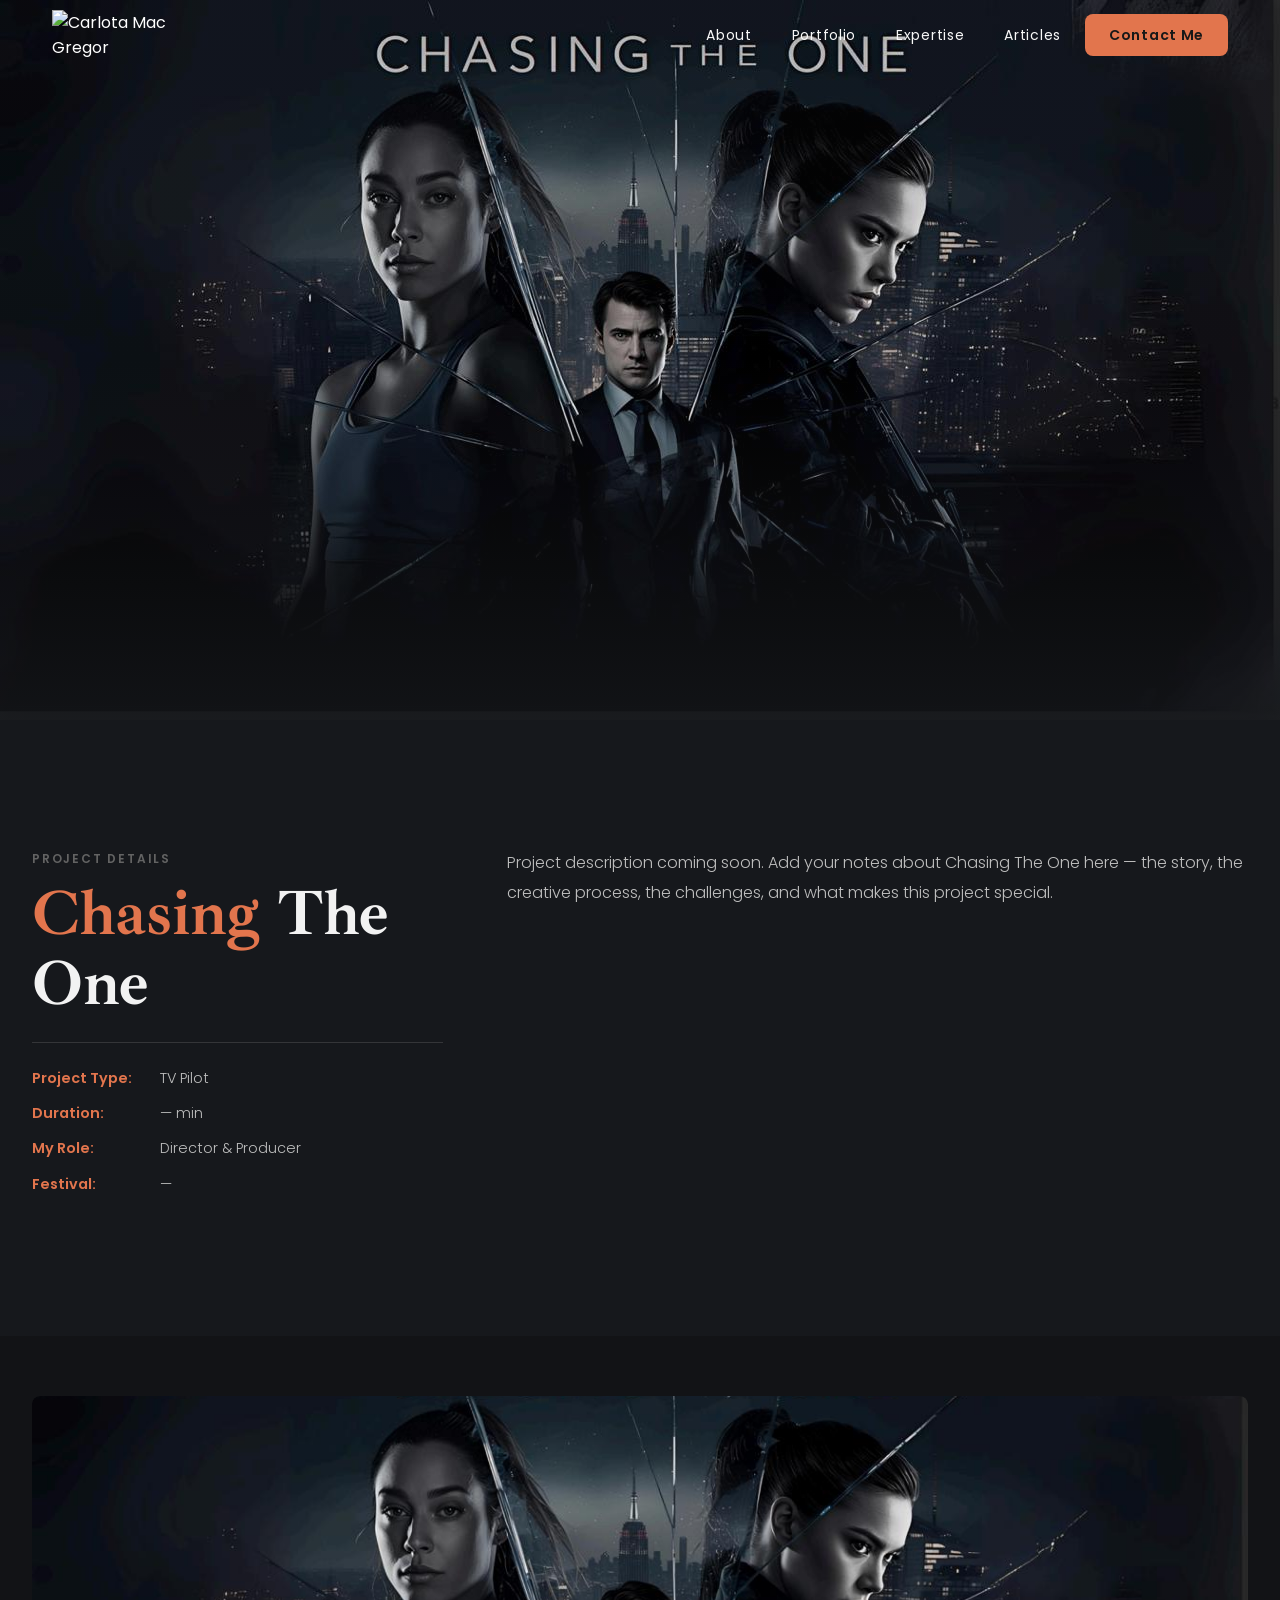
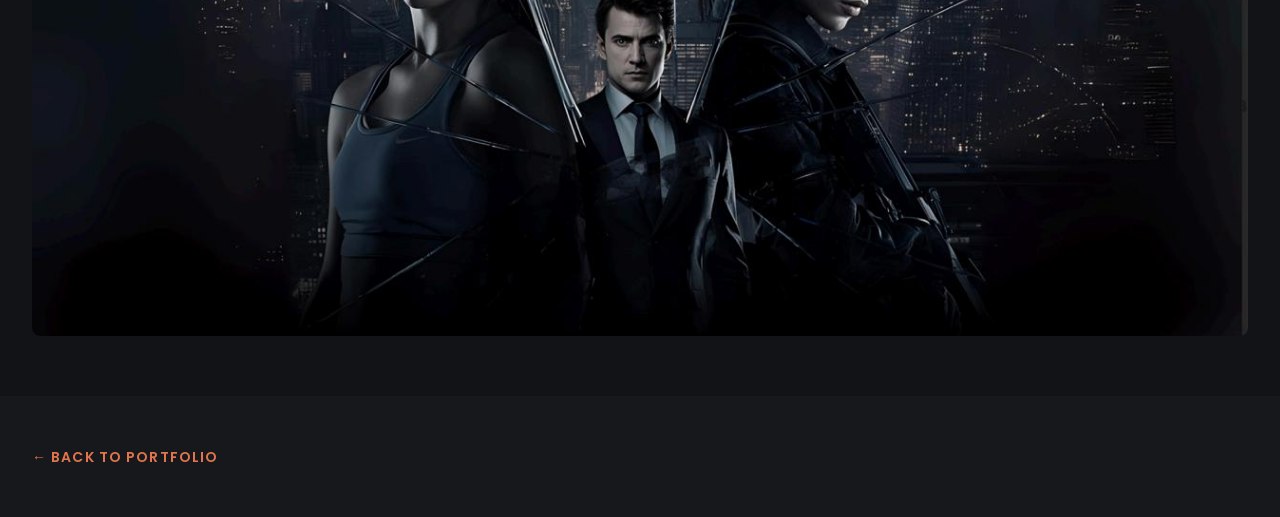
==== projects/chasingtheone.html @ 6ce6e1ce "feat: restructure Material visual folders, add Chasing the One and Mission: Save the Parents" ====
<!DOCTYPE html>
<html lang="en" dir="ltr">
<head>
  <meta charset="UTF-8">
  <meta name="viewport" content="width=device-width, initial-scale=1">
  <title>Chasing The One — Carlota Mac Gregor</title>

  <link rel="preconnect" href="https://fonts.googleapis.com">
  <link rel="preconnect" href="https://fonts.gstatic.com" crossorigin>
  <link href="https://fonts.googleapis.com/css2?family=Great+Vibes&family=Ibarra+Real+Nova:ital,wght@0,400;0,600;0,700;1,400&family=Poppins:wght@300;400;600&display=swap" rel="stylesheet">
  <link rel="stylesheet" href="https://cdn.jsdelivr.net/npm/swiper@9/swiper-bundle.min.css">

  <link rel="stylesheet" href="../styles.css">
  <link rel="stylesheet" href="project.css">
</head>
<body>

  <!-- NAV -->
  <nav class="nav_component" id="nav">
    <div class="nav_container">
      <a href="../index.html" class="nav_logo">
        <img src="https://cdn.prod.website-files.com/67320a38c98681c8990e5633/67320a38c98681c8990e56b8_Andrew%20Cussens%20Logo.svg" alt="Carlota Mac Gregor" class="nav_logo-image">
      </a>
      <div class="nav_menu" id="navMenu">
        <a href="../index.html#about"     class="nav_link">About</a>
        <a href="../index.html#portfolio" class="nav_link">Portfolio</a>
        <a href="../index.html#expertise" class="nav_link">Expertise</a>
        <a href="../index.html#articles"  class="nav_link">Articles</a>
        <a href="../index.html#contact"   class="nav_link contact">Contact Me</a>
      </div>
    </div>
  </nav>

  <!-- HERO -->
  <section class="project_hero">
    <div class="project_hero_image-wrap">
      <img src="../Material visual/Proyectos/Chasing the one/Hero/Titulo: Chasing The One (TV Pilot).jpeg" alt="Chasing The One" class="project_hero_image">
      <div class="project_hero_overlay"></div>
    </div>
  </section>

  <!-- PROJECT DETAILS -->
  <section class="project_details padding-global padding-section-large">
    <div class="container-large">
      <div class="project_details_grid">

        <div class="project_details_meta">
          <p class="project_details_label">Project Details</p>
          <h1 class="project_details_title"><span class="text-color-accent">Chasing</span> The One</h1>

          <div class="project_details_divider"></div>

          <div class="project_details_row">
            <span class="project_details_key">Project Type:</span>
            <span class="project_details_value">TV Pilot</span>
          </div>
          <div class="project_details_row">
            <span class="project_details_key">Duration:</span>
            <span class="project_details_value">— min</span>
          </div>
          <div class="project_details_row">
            <span class="project_details_key">My Role:</span>
            <span class="project_details_value">Director & Producer</span>
          </div>
          <div class="project_details_row">
            <span class="project_details_key">Festival:</span>
            <span class="project_details_value">—</span>
          </div>
        </div>

        <div class="project_details_description">
          <p>Project description coming soon. Add your notes about Chasing The One here — the story, the creative process, the challenges, and what makes this project special.</p>
        </div>

      </div>
    </div>
  </section>

  <!-- IMAGE CAROUSEL -->
  <section class="project_gallery padding-global padding-section-medium">
    <div class="container-large">
      <div class="swiper project-swiper">
        <div class="swiper-wrapper">
          <div class="swiper-slide">
            <img src="../Material visual/Proyectos/Chasing the one/Hero/Titulo: Chasing The One (TV Pilot).jpeg" alt="Chasing The One — Still 1">
          </div>
        </div>
        <div class="swiper-pagination"></div>
        <div class="swiper-button-prev"></div>
        <div class="swiper-button-next"></div>
      </div>
    </div>
  </section>

  <!-- BACK LINK -->
  <section class="project_back padding-global padding-section-small">
    <div class="container-large">
      <a href="../index.html#portfolio" class="project_back_link">← Back to Portfolio</a>
    </div>
  </section>

  <script src="https://cdn.jsdelivr.net/npm/swiper@9/swiper-bundle.min.js"></script>
  <script src="project.js"></script>
</body>
</html>
---- styles.css ----
/* =====================================================
   ANDREW CUSSENS — CLONE
   Reverse-engineered from andrewcussens.com
   Fonts: Ibarra Real Nova (headings) + Poppins (body)
   Palette: #16181c bg · #e2754d accent · #bebebe text
   ===================================================== */

/* ---- RESET ---- */
*, *::before, *::after { box-sizing: border-box; margin: 0; padding: 0; }
html { scroll-behavior: smooth; }
img, video { max-width: 100%; display: block; }
a { text-decoration: none; color: inherit; }
button { background: none; border: none; cursor: pointer; }

/* ---- TOKENS ---- */
:root {
  --primary-orange: #e2754d;
  --dark-background: #16181c;
  --text-grey-be: #bebebe;
  --dim-grey: #636363;
  --accessible-dark-grey: #9b9b9b;
  --white: #f2f2f2;
  --black: #181818;
}

/* ---- BASE ---- */
body {
  color: var(--white);
  background-color: var(--dark-background);
  font-family: 'Poppins', sans-serif;
  font-size: 1rem;
  line-height: 1.6;
  font-weight: 400;
  overflow-x: hidden;
}

h1, h2, h3, h4, h5, h6 {
  font-family: 'Ibarra Real Nova', serif;
  line-height: 1.2;
  color: var(--white);
}
h1 { font-size: 4.875rem; line-height: 1.1; }
h2 { font-size: 4rem; color: var(--text-grey-be); }
h3 { font-size: 3.25rem; margin-bottom: 1.88rem; }
h4 { font-size: 1.7rem; }

p { color: var(--text-grey-be); font-weight: 300; line-height: 1.8; }

/* ---- UTILITY ---- */
.text-color-accent    { color: var(--primary-orange); }
.text-color-secondary { color: var(--text-grey-be); }

.heading-style-h1 { font-family: 'Ibarra Real Nova', serif; font-size: 4.875rem; line-height: 1.1; }
.heading-style-h2 { font-family: 'Ibarra Real Nova', serif; font-size: 4rem;     line-height: 1.2; }
.heading-style-h3 { font-family: 'Ibarra Real Nova', serif; font-size: 3.25rem;  line-height: 1.2; }
.heading-style-h4 { font-family: 'Ibarra Real Nova', serif; font-size: 2rem;     line-height: 1.4; }
.heading-style-h5 { font-family: 'Ibarra Real Nova', serif; font-size: 1.5rem;   line-height: 1.4; font-style: italic; }
.heading-style-h6 { font-family: 'Ibarra Real Nova', serif; font-size: 1.25rem;  line-height: 1.5; }

/* ---- LAYOUT ---- */
.padding-global        { padding-left: 2rem; padding-right: 2rem; }
.container-large       { max-width: 77.5rem; margin-left: auto; margin-right: auto; }
.padding-section-small  { padding-top: 3rem;    padding-bottom: 3rem; }
.padding-section-medium { padding-top: 3.75rem; padding-bottom: 3.75rem; }
.padding-section-large  { padding-top: 8rem;    padding-bottom: 8rem; }

/* ---- BUTTON ---- */
.button {
  display: inline-block;
  background-color: var(--primary-orange);
  color: var(--black);
  text-align: center;
  text-transform: uppercase;
  border-radius: .5rem;
  padding: .75rem 2rem;
  font-size: 1rem;
  font-weight: 600;
  font-family: 'Poppins', sans-serif;
  transition: background-color .2s cubic-bezier(.455,.03,.515,.955), transform .2s cubic-bezier(.645,.045,.355,1);
}
.button:hover { background-color: #fff; transform: translateY(-1px); }
.button.about-info  { margin-top: .75rem; }
.button.common-work { padding-left: 2.5rem; padding-right: 2.5rem; }

/* =====================================================
   NAV
   ===================================================== */
.nav_component {
  position: fixed;
  top: 0; left: 0; right: 0;
  z-index: 100;
  color: #fff;
  background-color: transparent;
  display: flex;
  align-items: center;
  padding-top: .5rem;
  padding-bottom: .5rem;
  transition: background-color .3s ease, padding .3s ease, box-shadow .3s ease;
}
.nav_component.scrolled {
  background-color: rgba(22, 24, 28, 0.96);
  backdrop-filter: blur(10px);
  -webkit-backdrop-filter: blur(10px);
  box-shadow: 0 2px 20px rgba(0,0,0,.4);
}
.nav_container {
  display: flex;
  justify-content: space-between;
  align-items: center;
  width: 100%;
  max-width: 77.5rem;
  margin: 0 auto;
  padding: 0 2rem;
}
.nav_logo { display: flex; align-items: center; }
.nav_logo-image { width: 10.89rem; height: auto; }

.nav_menu {
  display: flex;
  flex: 1;
  justify-content: flex-end;
  align-items: center;
  gap: .5rem;
  max-width: 63rem;
}
.nav_link {
  color: #f8f8f8;
  padding: 1rem;
  font-family: 'Poppins', sans-serif;
  font-size: .875rem;
  font-weight: 400;
  letter-spacing: .05em;
  transition: color .2s;
}
.nav_link:hover { color: var(--primary-orange); }
.nav_link.contact {
  background-color: var(--primary-orange);
  color: var(--black);
  border-radius: .5rem;
  padding: .6rem 1.5rem;
  font-weight: 600;
  transition: background-color .2s;
}
.nav_link.contact:hover { background-color: #fff; }

.nav_menu-button {
  display: none;
  flex-direction: column;
  gap: 5px;
  padding: .5rem;
}
.hamburger-line {
  width: 22px;
  height: 2px;
  background-color: #fff;
  border-radius: 2px;
  transition: transform .3s, opacity .3s;
}

/* =====================================================
   HERO
   ===================================================== */
/* Nav is fixed transparent over hero — no top margin, hero is full viewport */
.section_home_header { margin-top: 0; }
.home_header_image-wrap {
  position: relative;
  width: 100%;
  height: 100vh;
  overflow: hidden;
}
.home_header_video {
  width: 100%;
  height: 100%;
  object-fit: cover;
  display: block;
}
.home_header_overlay {
  position: absolute;
  inset: 0;
  background: linear-gradient(to bottom, rgba(22,24,28,.3) 0%, rgba(22,24,28,.15) 50%, rgba(22,24,28,.5) 100%);
  pointer-events: none;
}

/* Hero name + rotating text overlay */
.home_header_content {
  position: absolute;
  top: 50%;
  left: 50%;
  transform: translate(-50%, -50%);
  text-align: center;
  z-index: 3;
  pointer-events: none;
  width: 90%;
  display: none;
}
.home_header_name {
  font-family: 'Great Vibes', cursive;
  font-size: clamp(4rem, 10vw, 9rem);
  font-weight: 400;
  font-style: normal;
  color: #fff;
  text-shadow: 0 2px 40px rgba(0,0,0,.5);
  line-height: 1;
  letter-spacing: .01em;
  margin: 0;
}
.home_header_role {
  display: flex;
  align-items: center;
  justify-content: center;
  gap: .4rem;
  margin-top: .75rem;
  font-family: 'Poppins', sans-serif;
  font-size: clamp(.875rem, 1.5vw, 1.25rem);
  font-weight: 300;
  letter-spacing: .25em;
  text-transform: uppercase;
  color: rgba(255,255,255,.85);
}
.home_header_role-static { color: var(--primary-orange); }
.home_header_role-text   { color: #fff; min-width: 8ch; text-align: left; }
.home_header_role-cursor {
  color: var(--primary-orange);
  animation: blink .7s step-end infinite;
}
@keyframes blink {
  0%, 100% { opacity: 1; }
  50%       { opacity: 0; }
}

.home_header_video-toggle {
  position: absolute;
  bottom: 1.5rem;
  right: 1.5rem;
  background: rgba(0,0,0,.4);
  border-radius: 50%;
  width: 2.5rem;
  height: 2.5rem;
  display: flex;
  align-items: center;
  justify-content: center;
  opacity: 0;
  transition: opacity .3s;
}
.home_header_image-wrap:hover .home_header_video-toggle { opacity: 1; }
.home_header_video-toggle img { width: 1rem; height: 1rem; }

/* =====================================================
   ABOUT
   ===================================================== */
.section_home_about { margin-top: 3.75rem; }

.home_about_component {
  display: flex;
  flex-direction: column;
  row-gap: 3.75rem;
}
.home_about_content {
  display: flex;
  flex-direction: row;
  justify-content: space-between;
}
.home_about_image-wrap {
  border-radius: .5rem;
  width: 24rem;
  height: 32rem;
  overflow: hidden;
  flex-shrink: 0;
  align-self: center;
}
.home_about_image { width: 100%; height: 100%; object-fit: cover; }
.home_about_info {
  display: flex;
  flex-direction: column;
  align-items: flex-start;
  row-gap: 1.5rem;
  width: 51.0625rem;
  max-width: calc(100% - 18rem);
}
.home_about_heading { color: var(--white); }

/* Awards */
.common_awards-wrapper { width: 100%; }
.common_awards_list {
  display: flex;
  flex-wrap: wrap;
  gap: 1rem;
  align-items: center;
}
.common_award_item { display: flex; align-items: center; justify-content: center; }
.common_award-image { height: 4rem; width: auto; object-fit: contain; filter: brightness(.9); }

/* =====================================================
   WORK / PORTFOLIO
   ===================================================== */
.section_common_work { }
.common_work_component h2 { margin-bottom: 0; }

.common_work_filters {
  display: flex;
  flex-wrap: wrap;
  gap: 1rem;
  margin-top: 2.5rem;
}
.common_work_radio-label {
  background: none;
  border: 1px solid var(--dim-grey);
  color: var(--text-grey-be);
  border-radius: .25rem;
  padding: .5rem 1.25rem;
  font-family: 'Poppins', sans-serif;
  font-size: .875rem;
  cursor: pointer;
  transition: background-color .2s, color .2s, border-color .2s;
}
.common_work_radio-label:hover,
.common_work_radio-label.active {
  background-color: var(--primary-orange);
  border-color: var(--primary-orange);
  color: var(--black);
  font-weight: 600;
}

.common_work_list {
  display: grid;
  grid-template-columns: repeat(3, 1fr);
  gap: 2rem;
  margin-top: 3rem;
}
.common_work_item {
  display: flex;
  flex-direction: column;
  gap: .75rem;
  text-decoration: none;
  color: #fff;
  transition: color .2s;
}
.common_work_item:hover { color: var(--primary-orange); }
.common_work_item-image-wrap {
  position: relative;
  overflow: hidden;
  border-radius: .25rem;
  aspect-ratio: 16/9;
}
.common_work_item-image-wrap img {
  width: 100%;
  height: 100%;
  object-fit: cover;
  transition: transform .4s ease;
}
.common_work_item:hover .common_work_item-image-wrap img { transform: scale(1.05); }
.common_work_item-overlay {
  position: absolute;
  inset: 0;
  background: linear-gradient(to top, rgba(22,24,28,.7) 0%, transparent 60%);
  transition: opacity .3s;
}
.common_work_item-info { display: flex; flex-direction: column; gap: .25rem; }
.common_work_item-title {
  font-family: 'Ibarra Real Nova', serif;
  font-size: 1.25rem;
  text-transform: uppercase;
}
.common_work_item-tags { font-size: .75rem; color: var(--text-grey-be); font-weight: 300; }
.common_work_item.hidden { display: none; }

.common_work_load-wrap { display: flex; justify-content: center; margin-top: 3rem; }

/* =====================================================
   TESTIMONIALS — Swiper
   ===================================================== */
.section_common_testimonials {
  background-color: rgba(255,255,255,.03);
  border-top: 1px solid rgba(99,99,99,.3);
  border-bottom: 1px solid rgba(99,99,99,.3);
}
.common_testimonials_component {
  display: flex;
  justify-content: center;
  align-items: center;
  position: relative;
}
.common_testimonials_content {
  flex: 1;
  overflow: hidden;
}
.testimonials-swiper { width: 100%; }

.common_testimonials_item-wrap {
  display: flex;
  flex-direction: column;
  gap: .75rem;
  padding: 1rem 1.5rem;
}
.common_testimonials_stars-wrap { display: flex; gap: .25rem; }
.star { color: var(--primary-orange); font-size: 1rem; }
.common_testimonials_text {
  font-family: 'Ibarra Real Nova', serif;
  font-size: 1.125rem;
  font-style: italic;
  color: var(--white);
  line-height: 1.5;
}
.common_testimonials_author {
  font-size: .875rem;
  color: var(--primary-orange);
  font-weight: 600;
}

.common_testimonials_nav {
  background: none;
  border: 1px solid var(--dim-grey);
  color: var(--text-grey-be);
  border-radius: 50%;
  width: 2.5rem;
  height: 2.5rem;
  display: flex;
  align-items: center;
  justify-content: center;
  flex-shrink: 0;
  transition: border-color .2s, color .2s;
  cursor: pointer;
}
.common_testimonials_nav:hover { border-color: var(--primary-orange); color: var(--primary-orange); }

/* =====================================================
   CTA
   ===================================================== */
.section_common_cta {
  position: relative;
  width: 100%;
  height: 43.75rem;
  overflow: hidden;
}
.common_cta_image {
  position: absolute;
  inset: 0;
  width: 100%;
  height: 100%;
  object-fit: cover;
  z-index: 1;
  transition: transform .6s ease;
}
.section_common_cta:hover .common_cta_image { transform: scale(1.03); }
.common_cta_overlay {
  position: absolute;
  inset: 0;
  background: linear-gradient(to right, rgba(22,24,28,.85) 0%, rgba(22,24,28,.6) 60%, rgba(22,24,28,.2) 100%);
  z-index: 2;
}
.common_cta_overlay.cta1 { background: rgba(22,24,28,.7); }

.section_common_cta .padding-global,
.section_common_cta .container-large { position: relative; z-index: 3; height: 100%; }
.section_common_cta .padding-section-medium {
  height: 100%;
  display: flex;
  align-items: center;
}

.common_cta_component {
  position: relative;
  z-index: 3;
  display: flex;
  justify-content: space-between;
  align-items: center;
  width: 100%;
  padding-right: 4rem;
}
.common_cta_content { display: flex; flex-direction: column; gap: 1.5rem; }
.common_cta_heading {
  font-family: 'Ibarra Real Nova', serif;
  font-size: 3.25rem;
  color: #fff;
  line-height: 1.2;
}
.common_cta_text { color: var(--text-grey-be); max-width: 30rem; }
.common_cta_quote {
  text-align: right;
  display: flex;
  flex-direction: column;
  gap: .5rem;
  color: #fff;
  max-width: 25rem;
}

/* =====================================================
   SERVICES
   ===================================================== */
.common_services_text-wrap {
  display: grid;
  grid-template-columns: 37.5rem 31.1875rem;
  justify-content: space-between;
  gap: 1rem;
  margin-top: 3.75rem;
}
.common_services_list {
  display: grid;
  grid-template-columns: repeat(3, 1fr);
  gap: 3.75rem 3.59rem;
  margin-top: 3.75rem;
}
.common_services_item-wrap {
  display: flex;
  flex-direction: column;
  gap: .75rem;
  color: #fff;
  cursor: pointer;
  text-decoration: none;
  transition: color .2s;
  position: relative;
  opacity: 0;
  transform: translateY(1.5rem);
}
.common_services_item-wrap.visible { opacity: 1; transform: translateY(0); transition: opacity .6s ease, transform .6s ease; }
.common_services_item-wrap:hover { color: var(--primary-orange); }
.common_services_item-title {
  text-transform: uppercase;
  font-family: 'Ibarra Real Nova', serif;
  font-size: 1.25rem;
  line-height: 1.5;
}
.common_services_item-video-wrap {
  position: relative;
  overflow: hidden;
  border-radius: .25rem;
}
.common_services_item-image {
  width: 100%;
  height: 13.19rem;
  object-fit: cover;
  pointer-events: none;
  transition: transform .4s ease;
}
.common_services_item-wrap:hover .common_services_item-image { transform: scale(1.05); }

/* =====================================================
   WHY
   ===================================================== */
.common_why_content {
  display: grid;
  grid-template-columns: 1fr 1fr;
  gap: 3.75rem 2.5rem;
  margin-top: 3.75rem;
}
.common_why_item {
  display: flex;
  align-items: flex-start;
  gap: 1.5rem;
  max-width: 37.5rem;
  opacity: 0;
  transform: translateY(1.5rem);
}
.common_why_item.visible { opacity: 1; transform: translateY(0); transition: opacity .6s ease, transform .6s ease; }
.common_why_lottie {
  width: 5.5rem;
  height: 4.5rem;
  flex-shrink: 0;
}
.common_why_lottie svg { width: 100%; height: 100%; }
.common_why_item-info { display: flex; flex-direction: column; gap: .5rem; }
.common_why_item-title {
  font-family: 'Ibarra Real Nova', serif;
  font-size: 1.25rem;
  font-weight: 600;
  color: #fff;
}
.common_why_item-text { font-size: .875rem; color: var(--text-grey-be); line-height: 1.7; }

/* =====================================================
   CLIENTS
   ===================================================== */
.common_clients_content {
  display: grid;
  grid-template-columns: repeat(5, 1fr);
  gap: 0 5.88rem;
  margin-top: 7.75rem;
}
.common_clients_logo {
  opacity: .9;
  object-fit: contain;
  width: 10.81rem;
  height: 11.25rem;
  margin-top: -4rem;
  transition: transform .2s, opacity .2s ease-out;
}
.common_clients_logo:hover { opacity: 1; transform: scale(1.1); }

/* =====================================================
   COSTS
   ===================================================== */
.common_costs_subheading {
  width: 34.1875rem;
  margin-top: 5rem;
  margin-bottom: 5rem;
  font-family: 'Ibarra Real Nova', serif;
  font-size: 2rem;
  line-height: 1.3;
  color: var(--white);
}
.common_costs_content { border-top: .0625rem solid var(--dim-grey); }
.common_costs_row {
  display: grid;
  grid-template-columns: 1fr 37.5rem 1fr;
  gap: 1rem;
  border-bottom: .0625rem solid var(--dim-grey);
  align-items: start;
  padding-top: 2.66rem;
  padding-bottom: 2.66rem;
  opacity: 0;
  transform: translateY(1rem);
}
.common_costs_row.visible { opacity: 1; transform: translateY(0); transition: opacity .5s ease, transform .5s ease; }
.common_costs_column-wrap { display: flex; align-items: flex-start; gap: .5rem; }
.common_costs_dot {
  background-color: var(--dim-grey);
  border-radius: 50%;
  width: .5rem;
  height: .5rem;
  margin-top: .5rem;
  flex-shrink: 0;
}
.common_costs_dot.dot1 { background-color: var(--primary-orange); }
.common_costs_column-title { font-family: 'Ibarra Real Nova', serif; font-size: 1.375rem; color: var(--white); }
.common_costs_description { font-size: .9rem; color: var(--text-grey-be); line-height: 1.7; }
.common_costs_examples {
  display: flex;
  align-items: center;
  gap: .5rem;
  font-size: .8125rem;
  text-transform: uppercase;
  letter-spacing: .1em;
  color: var(--text-grey-be);
  font-weight: 600;
  justify-content: flex-end;
  transition: color .2s;
}
.common_costs_examples:hover { color: var(--primary-orange); }
.common_costs_icon { width: 1rem; height: 1rem; }

/* =====================================================
   PROCESS — Accordion
   ===================================================== */
.common_process_heading-wrap { max-width: 34rem; }
.common_process_content { margin-top: 3.75rem; }

.common_process_accordion_item {
  border-bottom: 1px solid var(--dim-grey);
  opacity: 0;
  transform: translateY(1rem);
}
.common_process_accordion_item.first { border-top: 1px solid var(--dim-grey); }
.common_process_accordion_item.visible { opacity: 1; transform: translateY(0); transition: opacity .5s ease, transform .5s ease; }

.common_process_accordion_header {
  display: flex;
  align-items: center;
  gap: 1.5rem;
  padding: 1.5rem 0;
  cursor: pointer;
  user-select: none;
}
.common_process_accordion-lottie {
  width: 3rem;
  height: 3rem;
  flex-shrink: 0;
}
.common_process_accordion_title {
  flex: 1;
  font-family: 'Ibarra Real Nova', serif;
  font-size: 1.5rem;
  color: var(--white);
}
.common_process_accordion_icon {
  width: 3rem;
  height: 3rem;
  display: flex;
  align-items: center;
  justify-content: center;
  font-size: 1.25rem;
  color: var(--text-grey-be);
  transition: transform .3s;
}
.common_process_accordion_item.open .common_process_accordion_icon { transform: rotate(180deg); }
.common_process_accordion_arrow-wrapper { display: block; }

.common_process_accordion_body {
  display: none;
  overflow: hidden;
  padding: 1rem 1.5rem 2rem 5.5rem;
}
.common_process_accordion_body p { color: var(--text-grey-be); font-size: .9rem; line-height: 1.8; }

/* =====================================================
   SPEAKING
   ===================================================== */
.common_speak_content {
  display: grid;
  grid-template-columns: 26.25rem 1fr;
  gap: 1rem 5.5rem;
  align-items: center;
}
.common_speak_text-wrap {
  display: flex;
  flex-direction: column;
  row-gap: 2.5rem;
  align-items: flex-start;
}
.common_speak_text { max-width: 41.13rem; font-size: .9rem; color: var(--text-grey-be); }
.common_speak_text a { color: var(--primary-orange); text-decoration: underline; }

.common_speak_video-wrap { width: 100%; }
.common_speak_wrapper { position: relative; width: 100%; padding-top: 56.25%; }
.vimeo-embed {
  position: absolute;
  inset: 0;
  width: 100%;
  height: 100%;
  border-radius: .25rem;
  overflow: hidden;
}
.vimeo-embed iframe { width: 100%; height: 100%; border: none; }

/* =====================================================
   PARTNERS
   ===================================================== */
.common_partners_content {
  display: grid;
  grid-template-columns: repeat(4, 1fr);
  gap: 0 5.88rem;
  margin-top: 7.75rem;
}
.common_partners_logo {
  opacity: .9;
  object-fit: contain;
  width: 13.5rem;
  height: 11.25rem;
  transition: transform .2s, opacity .2s ease-out;
}
.common_partners_logo:hover { opacity: 1; transform: scale(1.1); }

/* =====================================================
   FOOTER
   ===================================================== */
.footer_component {
  border-top: .0625rem solid var(--dim-grey);
  margin-top: 3.75rem;
}
.footer_content {
  border-bottom: .06rem solid var(--text-grey-be);
  padding-top: 3.75rem;
  padding-bottom: 2rem;
}
.footer_heading {
  font-size: 4rem;
  color: var(--text-grey-be);
}
.footer_top {
  display: flex;
  justify-content: space-between;
  margin-top: 2.75rem;
}
.footer_text {
  color: var(--text-grey-be);
  max-width: 22.25rem;
  font-size: .88rem;
  font-weight: 300;
  line-height: 1.8;
}
.footer_socials {
  display: flex;
  gap: 2rem;
  margin-top: 1.5rem;
}
.footer_social_wrap,
.footer_social_wrap-tiktok {
  background-color: var(--primary-orange);
  border-radius: 5px;
  display: flex;
  justify-content: center;
  align-items: center;
  width: 2rem;
  height: 2rem;
  color: #fff;
  transition: transform .2s cubic-bezier(.645,.045,.355,1);
}
.footer_social_wrap:hover,
.footer_social_wrap-tiktok:hover { transform: scale(1.1); }

.footer_company-contact {
  display: flex;
  justify-content: space-between;
  align-items: center;
  width: 44.44rem;
  max-width: 44.44rem;
}
.footer_company_address-text { width: 14.8rem; }
.footer_company_address-text p { margin-bottom: .75rem; font-size: .88rem; color: var(--text-grey-be); }
.footer_company_address-text h6 {
  color: #e7e7e7;
  font-family: 'Poppins', sans-serif;
  font-size: 1rem;
  font-weight: 300;
  line-height: 1.8;
}
.footer_company_address-text a { color: var(--text-grey-be); }

.footer_buttons_wrap {
  display: flex;
  flex-direction: column;
  row-gap: 1.5rem;
  align-items: stretch;
}

.footer_bottom {
  display: flex;
  justify-content: space-between;
  border-bottom: .06rem solid rgba(99,99,99,.4);
  margin-top: 5rem;
  padding-bottom: 2.5rem;
}
.footer_services { width: 29.38rem; }
.footer_popular  { width: 44.44rem; }

.footer_subheading {
  text-transform: uppercase;
  border-bottom: 1px solid var(--dim-grey);
  padding: .75rem 0;
  font-family: 'Ibarra Real Nova', serif;
  font-weight: 700;
  font-size: .9rem;
}
.footer_services_wrapper { width: 100%; margin-top: 2rem; }
.footer_services_list {
  display: grid;
  grid-template-columns: 1fr 1fr;
  gap: 1rem;
}
.footer_services_item {
  display: flex;
  align-items: center;
  gap: .75rem;
  color: var(--text-grey-be);
  font-size: .88rem;
  text-decoration: none;
  transition: margin-left .2s cubic-bezier(.645,.045,.355,1);
}
.footer_services_item:hover { margin-left: .2rem; color: var(--white); }
.footer_services_item-dot {
  background-color: var(--text-grey-be);
  border-radius: 50%;
  width: .25rem;
  height: .25rem;
  flex-shrink: 0;
}

.footer_popular_wrapper { margin-top: 2rem; overflow: hidden; }
.footer_popular_list {
  display: grid;
  grid-template-columns: repeat(3, 1fr);
  gap: 1.5rem;
}
.footer_popular_item-wrap {
  border: .06rem solid var(--primary-orange);
  color: var(--text-grey-be);
  text-align: center;
  border-radius: .13rem;
  padding: .6rem .5rem;
  font-size: .88rem;
  font-weight: 300;
  text-decoration: none;
  display: block;
  transition: background-color .2s, color .2s;
}
.footer_popular_item-wrap:hover {
  background-color: var(--primary-orange);
  color: var(--black);
  font-weight: 400;
}
.footer_popular_item-text { overflow: hidden; white-space: nowrap; text-overflow: ellipsis; }

.footer_copyright {
  color: var(--text-grey-be);
  text-align: center;
  margin-top: 3rem;
  font-size: .88rem;
  font-weight: 300;
}
.footer_mention {
  color: var(--dim-grey);
  text-align: center;
  margin-top: 2rem;
  font-size: .75rem;
  font-weight: 300;
  padding-bottom: 2rem;
}
.footer_mention-link { color: var(--dim-grey); }

/* =====================================================
   SCROLL REVEAL
   ===================================================== */
.js-reveal {
  opacity: 0;
  transform: translateY(2rem);
  transition: opacity .6s ease, transform .6s ease;
}
.js-reveal.visible { opacity: 1; transform: translateY(0); }

.js-reveal-item {
  opacity: 0;
  transform: translateY(1.5rem);
}
.js-reveal-item.visible {
  opacity: 1;
  transform: translateY(0);
  transition: opacity .6s ease, transform .6s ease;
}

/* =====================================================
   RESPONSIVE
   ===================================================== */
@media (max-width: 991px) {
  h1 { font-size: 3rem; }
  h2 { font-size: 2.75rem; }
  h3 { font-size: 2.25rem; }

  .nav_menu-button { display: flex; }
  .nav_menu {
    display: none;
    position: fixed;
    top: 0; left: 0; right: 0; bottom: 0;
    background-color: var(--dark-background);
    flex-direction: column;
    justify-content: center;
    align-items: center;
    gap: 2rem;
    z-index: 99;
  }
  .nav_menu.open { display: flex; }
  .nav_link { font-size: 1.25rem; text-align: center; }
  .nav_link.contact { width: 15rem; }

  .home_about_content { flex-direction: column; gap: 2rem; }
  .home_about_image-wrap { width: 12rem; height: auto; }
  .home_about_info { width: 100%; max-width: 100%; }

  .common_services_text-wrap { grid-template-columns: 1fr; }
  .common_services_list { grid-template-columns: repeat(2, 1fr); }

  .common_why_content { grid-template-columns: 1fr; }

  .common_clients_content { grid-template-columns: repeat(3, 1fr); gap: 0 3rem; }
  .common_clients_logo { width: 7rem; height: 7rem; }

  .common_costs_row { grid-template-columns: 1fr 1fr; }

  .common_speak_content { grid-template-columns: 1fr; }

  .common_partners_content { grid-template-columns: repeat(3, 1fr); gap: 0 3rem; }
  .common_partners_logo { width: 8rem; }

  .footer_top { flex-direction: column; gap: 2rem; }
  .footer_company-contact { width: 100%; flex-direction: column; align-items: flex-start; gap: 2rem; }
  .footer_bottom { flex-direction: column; gap: 3rem; }
  .footer_services, .footer_popular { width: 100%; }
  .footer_popular_list { grid-template-columns: repeat(2, 1fr); }

  .common_cta_component { flex-direction: column; gap: 2rem; padding-right: 0; }
  .section_common_cta { height: auto; min-height: 30rem; }
}

@media (max-width: 767px) {
  .padding-global { padding-left: 1.25rem; padding-right: 1.25rem; }
  .padding-section-medium { padding-top: 2.5rem; padding-bottom: 2.5rem; }

  h1 { font-size: 2.25rem; }
  h2 { font-size: 2rem; }
  .heading-style-h4 { font-size: 1.25rem; }

  .section_home_header { margin-top: 4rem; }
  .home_header_image-wrap { height: 100vh; }

  .common_work_list { grid-template-columns: 1fr; }
  .common_services_list { grid-template-columns: 1fr; }

  .common_clients_content { grid-template-columns: repeat(2, 1fr); gap: 0 2rem; }
  .common_clients_logo { width: 6rem; height: 6rem; margin-top: -2rem; }

  .common_costs_subheading { width: 100%; font-size: 1.4rem; }
  .common_costs_row { grid-template-columns: 1fr; }

  .common_process_accordion_body { padding-left: 1.5rem; }

  .footer_popular_list { grid-template-columns: 1fr 1fr; }
  .footer_heading { font-size: 2.25rem; }

  .common_cta_heading { font-size: 2rem; }
  .common_cta_quote { display: none; }
}
---- projects/project.css ----
/* =====================================================
   PROJECT PAGE STYLES
   ===================================================== */

/* HERO */
.project_hero {
  margin-top: 0;
}
.project_hero_image-wrap {
  position: relative;
  width: 100%;
  height: 80vh;
  overflow: hidden;
}
.project_hero_image {
  width: 100%;
  height: 100%;
  object-fit: cover;
  object-position: center;
  display: block;
}
.project_hero_overlay {
  position: absolute;
  inset: 0;
  background: linear-gradient(to bottom, rgba(22,24,28,.2) 0%, rgba(22,24,28,.0) 50%, rgba(22,24,28,.8) 100%);
  pointer-events: none;
}

/* DETAILS GRID */
.project_details_grid {
  display: grid;
  grid-template-columns: 1fr 1.8fr;
  gap: 4rem;
  align-items: start;
}

.project_details_label {
  font-family: 'Poppins', sans-serif;
  font-size: .75rem;
  font-weight: 600;
  letter-spacing: .15em;
  text-transform: uppercase;
  color: var(--dim-grey);
  margin-bottom: .5rem;
}

.project_details_title {
  font-family: 'Ibarra Real Nova', serif;
  font-size: clamp(2.5rem, 5vw, 4rem);
  line-height: 1.1;
  color: var(--white);
  margin-bottom: 1.5rem;
}

.project_details_divider {
  width: 100%;
  height: 1px;
  background-color: var(--dim-grey);
  margin-bottom: 1.5rem;
  opacity: .4;
}

.project_details_row {
  display: flex;
  gap: 1rem;
  margin-bottom: .75rem;
  font-family: 'Poppins', sans-serif;
  font-size: .9rem;
}
.project_details_key {
  color: var(--primary-orange);
  font-weight: 600;
  min-width: 7rem;
  flex-shrink: 0;
}
.project_details_value {
  color: var(--text-grey-be);
  font-weight: 300;
}

.project_details_description p {
  font-size: 1rem;
  line-height: 1.9;
  color: var(--text-grey-be);
  font-weight: 300;
  margin-bottom: 1.5rem;
}
.project_details_description p:last-child {
  margin-bottom: 0;
}

/* GALLERY SWIPER */
.project_gallery {
  background-color: rgba(0,0,0,.2);
}

.project-swiper {
  width: 100%;
  border-radius: .5rem;
  overflow: hidden;
}

.project-swiper .swiper-slide {
  overflow: hidden;
  border-radius: .5rem;
}

.project-swiper .swiper-slide img {
  width: 100%;
  height: 60vh;
  object-fit: cover;
  display: block;
}

.project-swiper .swiper-button-prev,
.project-swiper .swiper-button-next {
  color: var(--primary-orange);
}

.project-swiper .swiper-pagination-bullet-active {
  background-color: var(--primary-orange);
}

/* BACK LINK */
.project_back_link {
  display: inline-flex;
  align-items: center;
  gap: .5rem;
  font-family: 'Poppins', sans-serif;
  font-size: .875rem;
  font-weight: 600;
  letter-spacing: .08em;
  text-transform: uppercase;
  color: var(--primary-orange);
  transition: opacity .2s;
}
.project_back_link:hover { opacity: .75; }

/* RESPONSIVE */
@media (max-width: 768px) {
  .project_hero_image-wrap { height: 55vh; }
  .project_details_grid { grid-template-columns: 1fr; gap: 2rem; }
  .project-swiper .swiper-slide img { height: 40vh; }
}
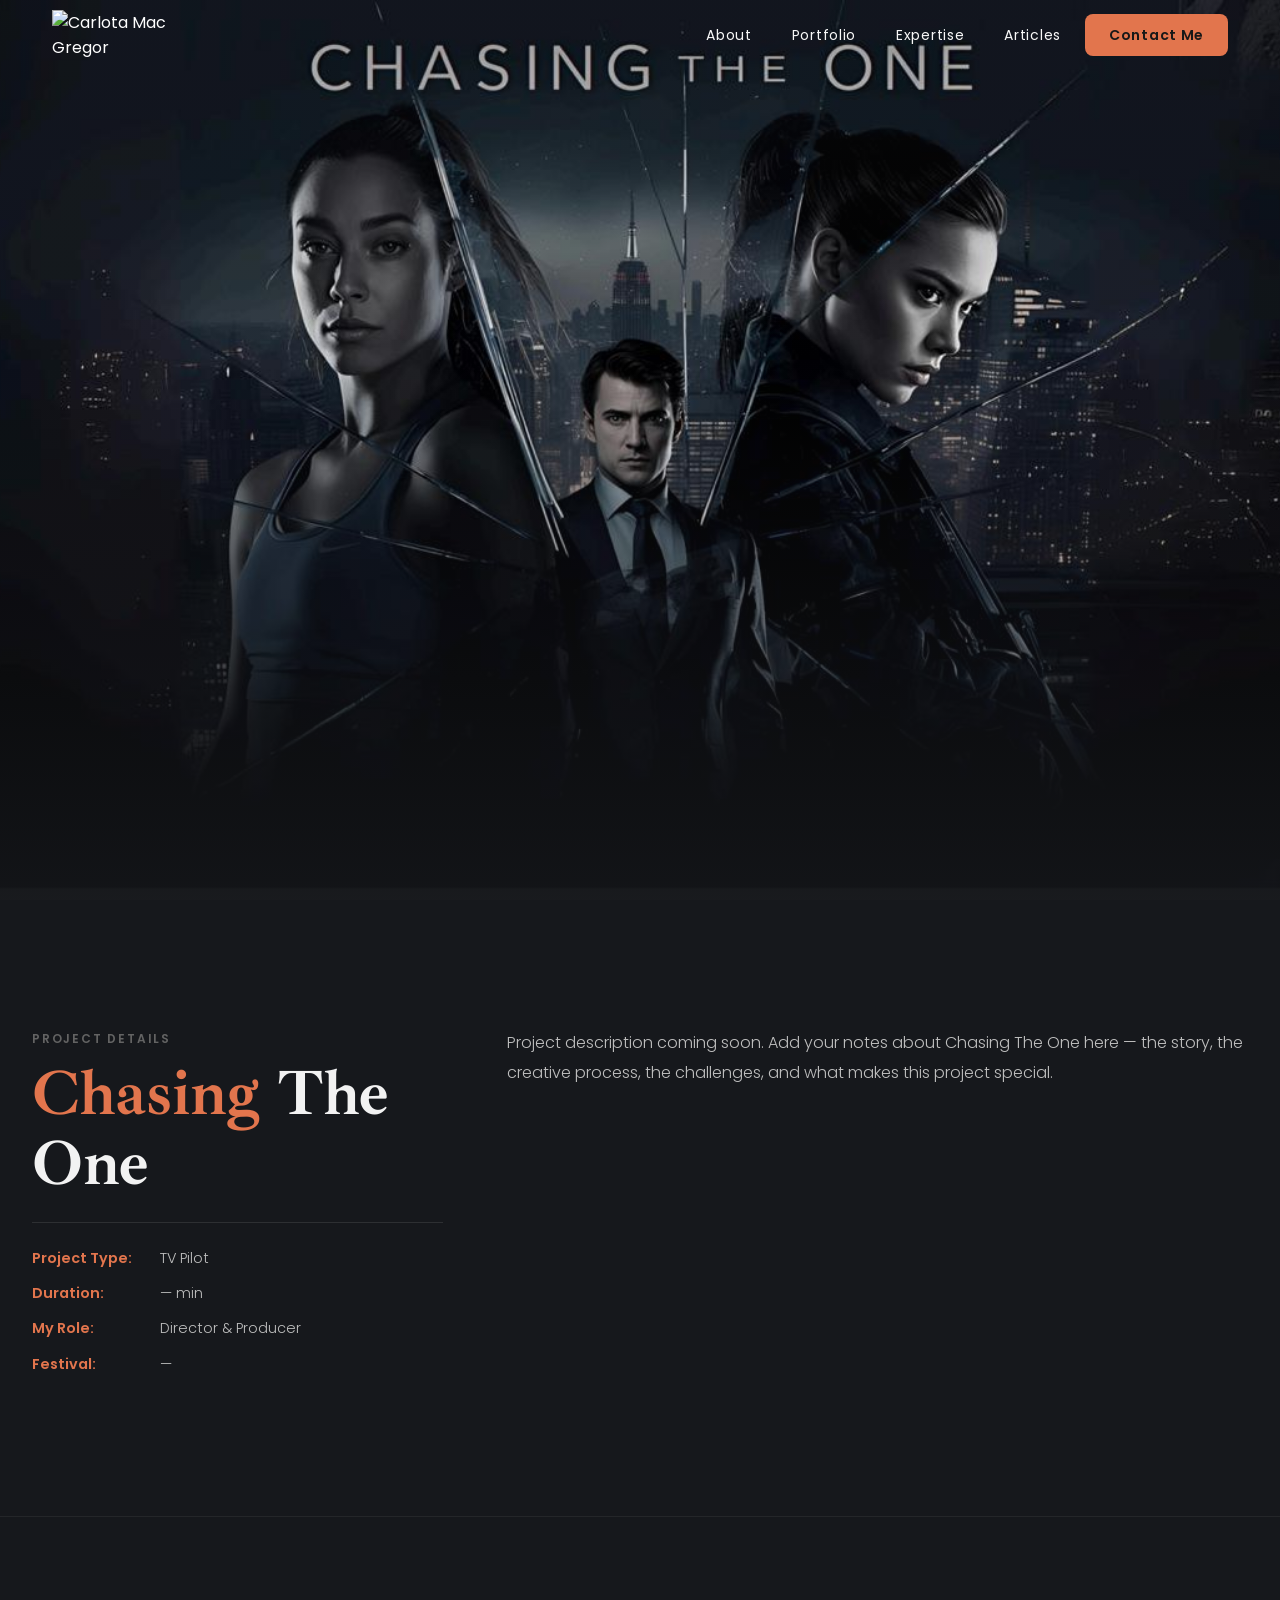
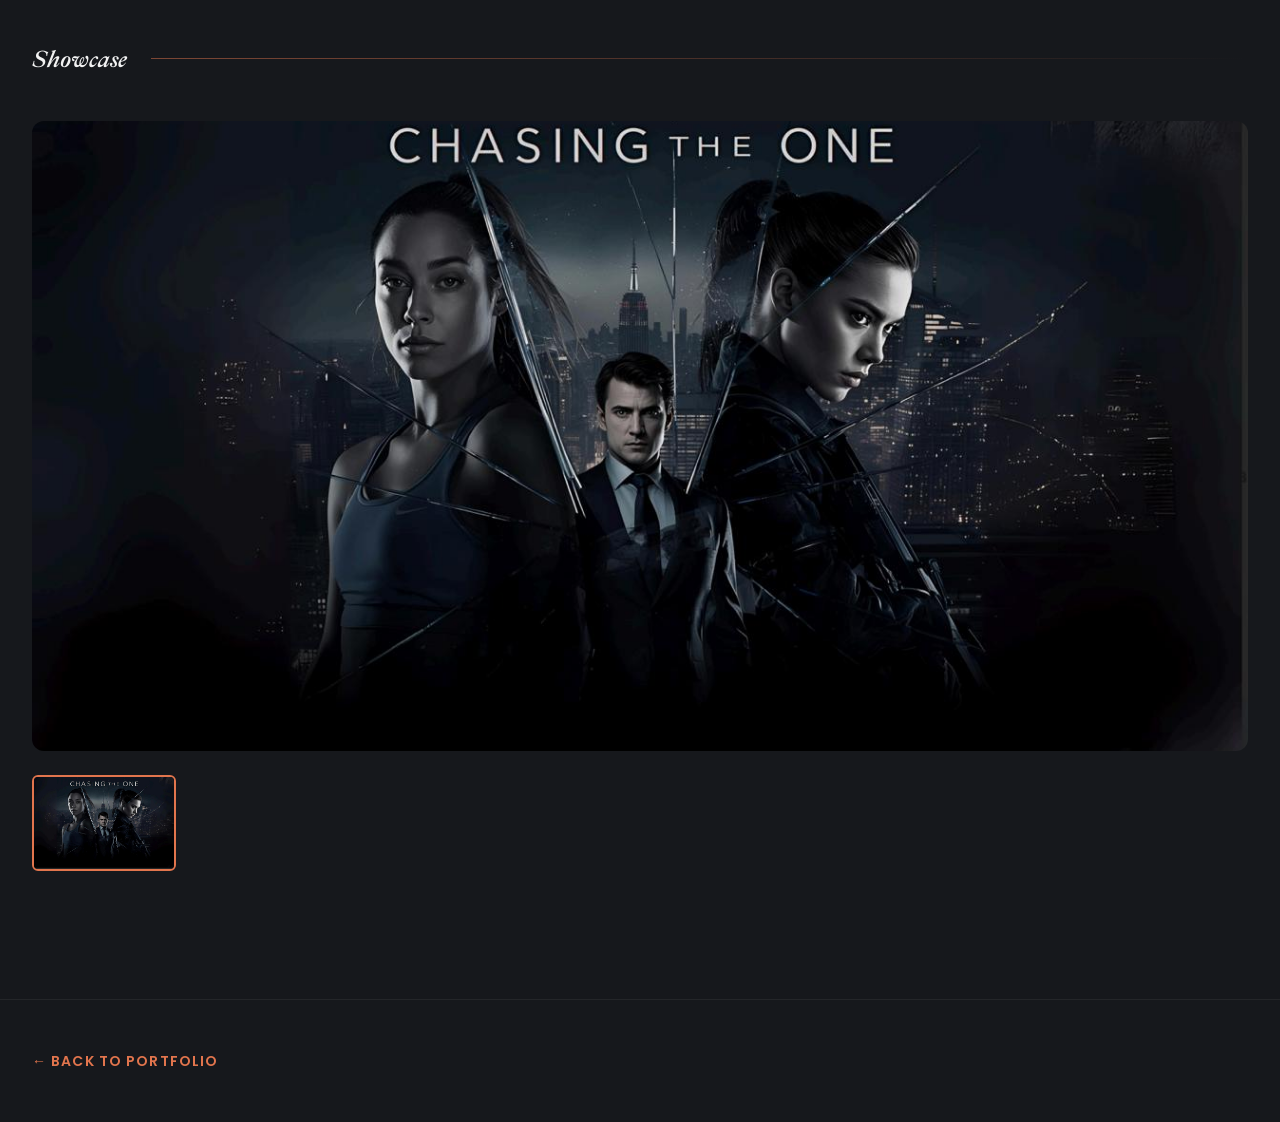
==== commit 89c04cd9: "feat: add cinematic showcase with swiper + thumbnail strip to all project pages" ====
--- a/projects/chasingtheone.html
+++ b/projects/chasingtheone.html
@@ -76,18 +76,29 @@
     </div>
   </section>
 
-  <!-- IMAGE CAROUSEL -->
-  <section class="project_gallery padding-global padding-section-medium">
+  <!-- SHOWCASE -->
+  <section class="project_gallery padding-global padding-section-large">
     <div class="container-large">
-      <div class="swiper project-swiper">
+      <div class="project_gallery_header">
+        <h2 class="project_gallery_title">Showcase</h2>
+        <div class="project_gallery_line"></div>
+      </div>
+
+      <div class="project-swiper-wrap">
+        <div class="swiper project-swiper">
+          <div class="swiper-wrapper">
+            <div class="swiper-slide"><img src="../Material visual/Proyectos/Chasing the one/Showcase/Titulo: Chasing The One (TV Pilot).jpeg" alt="Chasing The One"></div>
+          </div>
+          <div class="swiper-pagination"></div>
+          <div class="swiper-button-prev"></div>
+          <div class="swiper-button-next"></div>
+        </div>
+      </div>
+
+      <div class="swiper project-thumbs">
         <div class="swiper-wrapper">
-          <div class="swiper-slide">
-            <img src="../Material visual/Proyectos/Chasing the one/Hero/Titulo: Chasing The One (TV Pilot).jpeg" alt="Chasing The One — Still 1">
-          </div>
+          <div class="swiper-slide" style="width:9rem"><img src="../Material visual/Proyectos/Chasing the one/Showcase/Titulo: Chasing The One (TV Pilot).jpeg" alt=""></div>
         </div>
-        <div class="swiper-pagination"></div>
-        <div class="swiper-button-prev"></div>
-        <div class="swiper-button-next"></div>
       </div>
     </div>
   </section>
--- a/projects/project.css
+++ b/projects/project.css
@@ -3,13 +3,11 @@
    ===================================================== */
 
 /* HERO */
-.project_hero {
-  margin-top: 0;
-}
+.project_hero { margin-top: 0; }
 .project_hero_image-wrap {
   position: relative;
   width: 100%;
-  height: 80vh;
+  height: 100vh;
   overflow: hidden;
 }
 .project_hero_image {
@@ -22,7 +20,7 @@
 .project_hero_overlay {
   position: absolute;
   inset: 0;
-  background: linear-gradient(to bottom, rgba(22,24,28,.2) 0%, rgba(22,24,28,.0) 50%, rgba(22,24,28,.8) 100%);
+  background: linear-gradient(to bottom, rgba(22,24,28,.3) 0%, rgba(22,24,28,.0) 40%, rgba(22,24,28,.85) 100%);
   pointer-events: none;
 }
 
@@ -33,7 +31,6 @@
   gap: 4rem;
   align-items: start;
 }
-
 .project_details_label {
   font-family: 'Poppins', sans-serif;
   font-size: .75rem;
@@ -43,7 +40,6 @@
   color: var(--dim-grey);
   margin-bottom: .5rem;
 }
-
 .project_details_title {
   font-family: 'Ibarra Real Nova', serif;
   font-size: clamp(2.5rem, 5vw, 4rem);
@@ -51,15 +47,13 @@
   color: var(--white);
   margin-bottom: 1.5rem;
 }
-
 .project_details_divider {
   width: 100%;
   height: 1px;
   background-color: var(--dim-grey);
   margin-bottom: 1.5rem;
-  opacity: .4;
-}
-
+  opacity: .3;
+}
 .project_details_row {
   display: flex;
   gap: 1rem;
@@ -77,7 +71,6 @@
   color: var(--text-grey-be);
   font-weight: 300;
 }
-
 .project_details_description p {
   font-size: 1rem;
   line-height: 1.9;
@@ -85,43 +78,114 @@
   font-weight: 300;
   margin-bottom: 1.5rem;
 }
-.project_details_description p:last-child {
-  margin-bottom: 0;
-}
-
-/* GALLERY SWIPER */
+.project_details_description p:last-child { margin-bottom: 0; }
+
+/* =====================================================
+   SHOWCASE
+   ===================================================== */
 .project_gallery {
-  background-color: rgba(0,0,0,.2);
-}
-
+  background-color: var(--dark-background);
+  border-top: 1px solid rgba(255,255,255,.06);
+}
+
+.project_gallery_header {
+  display: flex;
+  align-items: center;
+  gap: 1.5rem;
+  margin-bottom: 3rem;
+}
+.project_gallery_title {
+  font-family: 'Ibarra Real Nova', serif;
+  font-size: 1.5rem;
+  color: var(--white);
+  font-style: italic;
+  white-space: nowrap;
+}
+.project_gallery_line {
+  flex: 1;
+  height: 1px;
+  background: linear-gradient(to right, rgba(226,117,77,.5), transparent);
+}
+
+/* MAIN SWIPER — fullwidth cinematic */
+.project-swiper-wrap {
+  position: relative;
+  margin-bottom: 1.5rem;
+}
 .project-swiper {
   width: 100%;
-  border-radius: .5rem;
-  overflow: hidden;
-}
-
+  border-radius: .75rem;
+  overflow: hidden;
+}
 .project-swiper .swiper-slide {
   overflow: hidden;
-  border-radius: .5rem;
-}
-
-.project-swiper .swiper-slide img {
-  width: 100%;
-  height: 60vh;
+}
+.project-swiper .swiper-slide img,
+.project-swiper .swiper-slide video {
+  width: 100%;
+  height: 70vh;
   object-fit: cover;
   display: block;
-}
+  transition: transform .6s ease;
+}
+.project-swiper .swiper-slide:hover img { transform: scale(1.02); }
 
 .project-swiper .swiper-button-prev,
 .project-swiper .swiper-button-next {
-  color: var(--primary-orange);
-}
-
+  color: #fff;
+  background: rgba(22,24,28,.6);
+  backdrop-filter: blur(8px);
+  width: 3rem;
+  height: 3rem;
+  border-radius: 50%;
+  transition: background .2s;
+}
+.project-swiper .swiper-button-prev:hover,
+.project-swiper .swiper-button-next:hover { background: var(--primary-orange); }
+.project-swiper .swiper-button-prev::after,
+.project-swiper .swiper-button-next::after { font-size: 1rem; font-weight: 700; }
+
+.project-swiper .swiper-pagination { bottom: 1.25rem; }
+.project-swiper .swiper-pagination-bullet {
+  background: rgba(255,255,255,.5);
+  opacity: 1;
+  width: 6px;
+  height: 6px;
+  transition: all .3s;
+}
 .project-swiper .swiper-pagination-bullet-active {
-  background-color: var(--primary-orange);
+  background: var(--primary-orange);
+  width: 24px;
+  border-radius: 3px;
+}
+
+/* THUMBNAIL STRIP */
+.project-thumbs {
+  width: 100%;
+  height: 6rem;
+  box-sizing: border-box;
+}
+.project-thumbs .swiper-slide {
+  opacity: .45;
+  cursor: pointer;
+  border-radius: .375rem;
+  overflow: hidden;
+  transition: opacity .25s;
+  border: 2px solid transparent;
+}
+.project-thumbs .swiper-slide-thumb-active {
+  opacity: 1;
+  border-color: var(--primary-orange);
+}
+.project-thumbs .swiper-slide img {
+  width: 100%;
+  height: 100%;
+  object-fit: cover;
+  display: block;
 }
 
 /* BACK LINK */
+.project_back { border-top: 1px solid rgba(255,255,255,.06); }
 .project_back_link {
   display: inline-flex;
   align-items: center;
@@ -134,11 +198,12 @@
   color: var(--primary-orange);
   transition: opacity .2s;
 }
-.project_back_link:hover { opacity: .75; }
+.project_back_link:hover { opacity: .7; }
 
 /* RESPONSIVE */
 @media (max-width: 768px) {
-  .project_hero_image-wrap { height: 55vh; }
+  .project_hero_image-wrap { height: 60vh; }
   .project_details_grid { grid-template-columns: 1fr; gap: 2rem; }
-  .project-swiper .swiper-slide img { height: 40vh; }
-}
+  .project-swiper .swiper-slide img { height: 45vh; }
+  .project-thumbs { height: 4.5rem; }
+}
